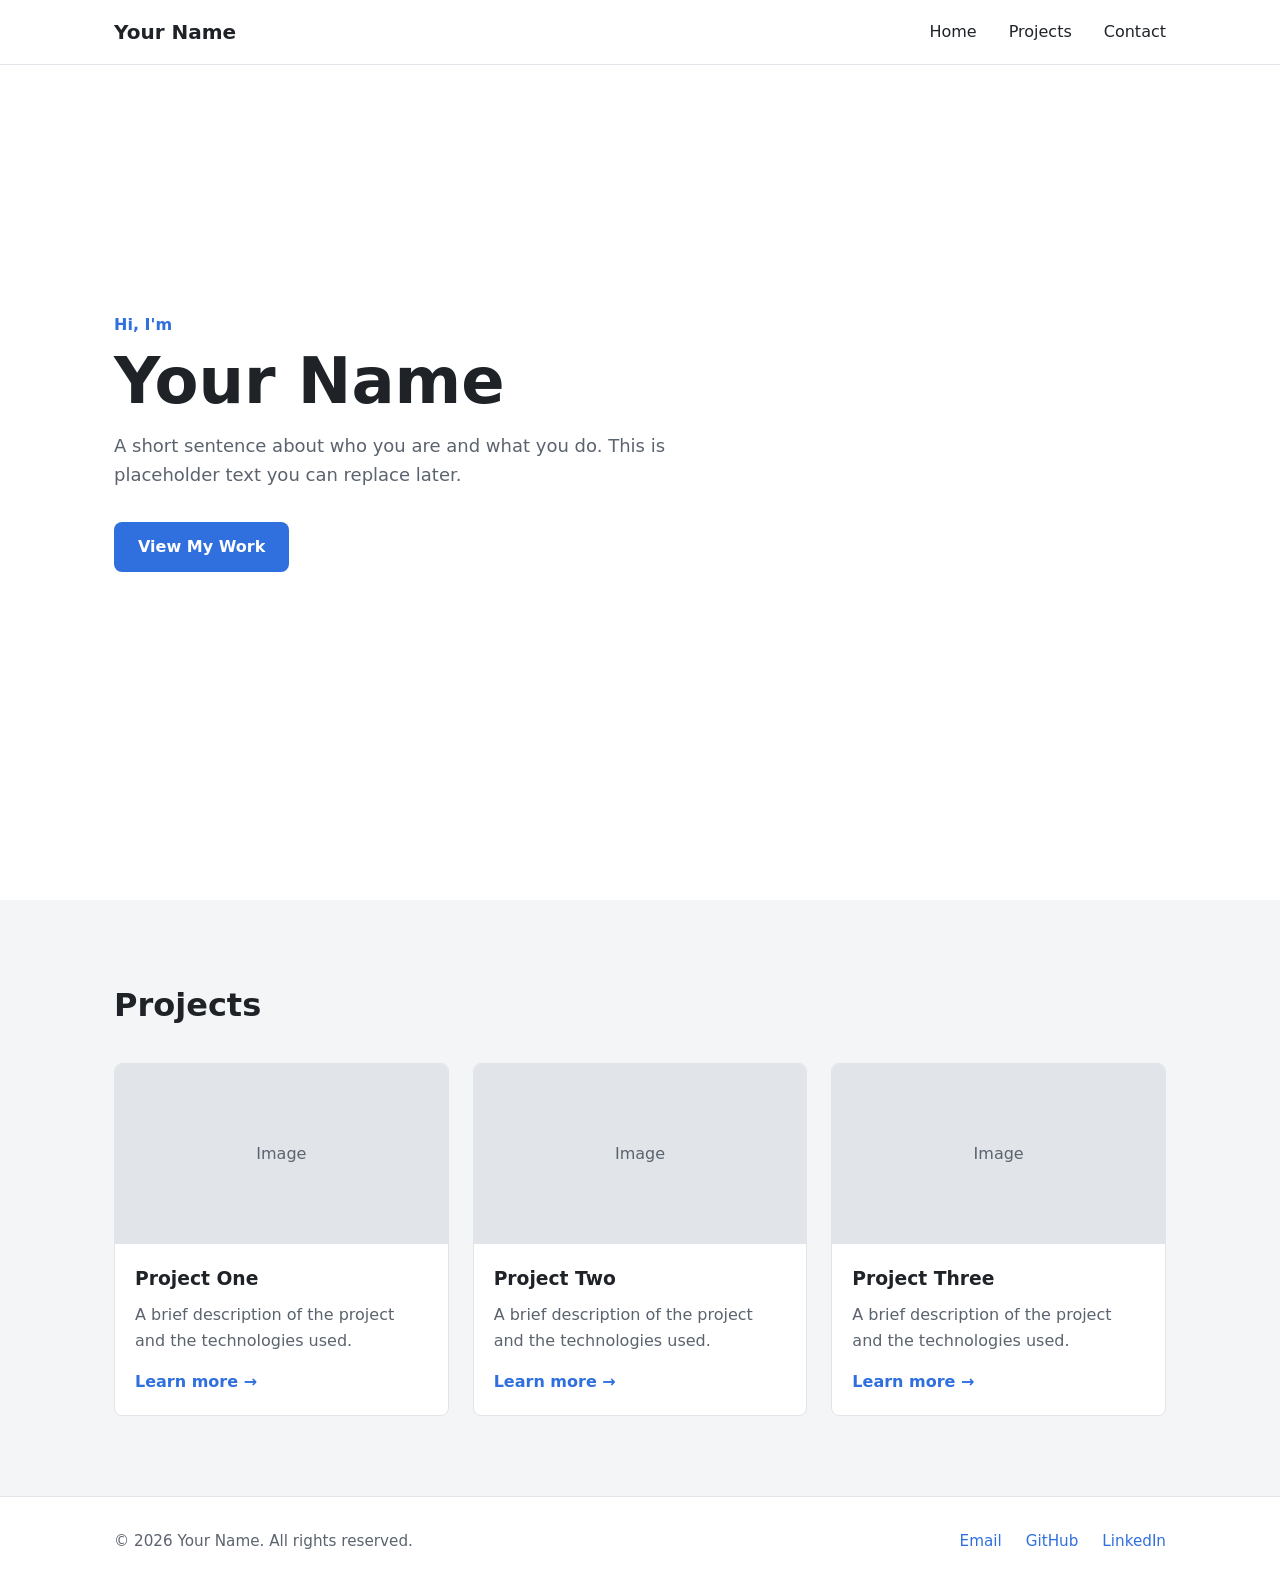
==== index.html @ e77e2d3a "Initial portfolio website" ====
<!DOCTYPE html>
<html lang="en">
<head>
  <meta charset="UTF-8">
  <meta name="viewport" content="width=device-width, initial-scale=1.0">
  <meta name="description" content="Personal portfolio of Your Name.">
  <title>Your Name | Portfolio</title>

  <!-- Styles -->
  <link rel="stylesheet" href="css/style.css">
</head>
<body>

  <!-- ===== Navigation ===== -->
  <header class="site-header">
    <nav class="navbar container">
      <a href="index.html" class="logo">Your Name</a>

      <!-- Hamburger button (visible on small screens only) -->
      <button class="nav-toggle" aria-label="Toggle navigation" aria-expanded="false">
        <span></span>
        <span></span>
        <span></span>
      </button>

      <ul class="nav-links">
        <li><a href="#home">Home</a></li>
        <li><a href="#projects">Projects</a></li>
        <li><a href="#contact">Contact</a></li>
      </ul>
    </nav>
  </header>

  <main>
    <!-- ===== Hero / Introduction ===== -->
    <section id="home" class="hero">
      <div class="container">
        <p class="hero-greeting">Hi, I'm</p>
        <h1 class="hero-title">Your Name</h1>
        <p class="hero-subtitle">
          A short sentence about who you are and what you do. This is placeholder
          text you can replace later.
        </p>
        <a href="#projects" class="btn">View My Work</a>
      </div>
    </section>

    <!-- ===== Projects ===== -->
    <section id="projects" class="projects">
      <div class="container">
        <h2 class="section-title">Projects</h2>

        <div class="project-grid">
          <!-- Copy one <article> block to add another project -->
          <article class="project-card">
            <div class="project-image">Image</div>
            <div class="project-body">
              <h3>Project One</h3>
              <p>A brief description of the project and the technologies used.</p>
              <a href="#" class="project-link">Learn more &rarr;</a>
            </div>
          </article>

          <article class="project-card">
            <div class="project-image">Image</div>
            <div class="project-body">
              <h3>Project Two</h3>
              <p>A brief description of the project and the technologies used.</p>
              <a href="#" class="project-link">Learn more &rarr;</a>
            </div>
          </article>

          <article class="project-card">
            <div class="project-image">Image</div>
            <div class="project-body">
              <h3>Project Three</h3>
              <p>A brief description of the project and the technologies used.</p>
              <a href="#" class="project-link">Learn more &rarr;</a>
            </div>
          </article>
        </div>
      </div>
    </section>
  </main>

  <!-- ===== Footer ===== -->
  <footer id="contact" class="site-footer">
    <div class="container footer-content">
      <p>&copy; <span id="year"></span> Your Name. All rights reserved.</p>
      <ul class="footer-links">
        <li><a href="mailto:you@example.com">Email</a></li>
        <li><a href="https://github.com/" target="_blank" rel="noopener">GitHub</a></li>
        <li><a href="https://www.linkedin.com/" target="_blank" rel="noopener">LinkedIn</a></li>
      </ul>
    </div>
  </footer>

  <!-- Scripts (loaded last so the page content exists first) -->
  <script src="js/script.js"></script>
</body>
</html>
---- css/style.css ----
/* ==========================================================
   style.css — All site styling
   Sections:
   1. Variables (colors, fonts, spacing)
   2. Base / reset
   3. Layout helpers
   4. Navigation
   5. Hero
   6. Projects
   7. Footer
   8. Responsive (mobile)
   ========================================================== */

/* ---------- 1. Variables ---------- */
/* Change these values to restyle the whole site in one place. */
:root {
  --color-bg: #ffffff;
  --color-bg-alt: #f4f5f7;
  --color-text: #1f2328;
  --color-muted: #5b636e;
  --color-accent: #2f6fde;
  --color-border: #e1e4e8;

  --font-body: system-ui, -apple-system, "Segoe UI", Roboto, sans-serif;

  --max-width: 1100px;
  --nav-height: 64px;
  --radius: 8px;
}

/* ---------- 2. Base / reset ---------- */
*,
*::before,
*::after {
  box-sizing: border-box;
  margin: 0;
  padding: 0;
}

html {
  scroll-behavior: smooth;
  /* Keep anchored sections from hiding under the fixed navbar */
  scroll-padding-top: var(--nav-height);
}

body {
  font-family: var(--font-body);
  color: var(--color-text);
  background: var(--color-bg);
  line-height: 1.6;
}

img {
  max-width: 100%;
  display: block;
}

a {
  color: var(--color-accent);
  text-decoration: none;
}

ul {
  list-style: none;
}

/* ---------- 3. Layout helpers ---------- */
.container {
  width: 100%;
  max-width: var(--max-width);
  margin: 0 auto;
  padding: 0 1.5rem;
}

section {
  padding: 5rem 0;
}

.section-title {
  font-size: 2rem;
  margin-bottom: 2rem;
}

.btn {
  display: inline-block;
  padding: 0.75rem 1.5rem;
  background: var(--color-accent);
  color: #fff;
  border-radius: var(--radius);
  font-weight: 600;
  transition: opacity 0.2s;
}

.btn:hover {
  opacity: 0.85;
}

/* ---------- 4. Navigation ---------- */
.site-header {
  position: fixed;
  top: 0;
  left: 0;
  right: 0;
  z-index: 100;
  background: var(--color-bg);
  border-bottom: 1px solid var(--color-border);
}

.navbar {
  height: var(--nav-height);
  display: flex;
  align-items: center;
  justify-content: space-between;
}

.logo {
  font-size: 1.25rem;
  font-weight: 700;
  color: var(--color-text);
}

.nav-links {
  display: flex;
  gap: 2rem;
}

.nav-links a {
  color: var(--color-text);
  font-weight: 500;
}

.nav-links a:hover {
  color: var(--color-accent);
}

/* Hamburger button — hidden on desktop */
.nav-toggle {
  display: none;
  flex-direction: column;
  gap: 5px;
  background: none;
  border: none;
  cursor: pointer;
  padding: 0.5rem;
}

.nav-toggle span {
  width: 24px;
  height: 2px;
  background: var(--color-text);
}

/* ---------- 5. Hero ---------- */
.hero {
  min-height: 100vh;
  display: flex;
  align-items: center;
  padding-top: var(--nav-height);
}

.hero-greeting {
  color: var(--color-accent);
  font-weight: 600;
}

.hero-title {
  font-size: clamp(2.5rem, 6vw, 4rem);
  line-height: 1.1;
  margin: 0.5rem 0 1rem;
}

.hero-subtitle {
  max-width: 600px;
  color: var(--color-muted);
  font-size: 1.125rem;
  margin-bottom: 2rem;
}

/* ---------- 6. Projects ---------- */
.projects {
  background: var(--color-bg-alt);
}

/* Auto-fit grid: as many columns as fit, each at least 280px wide */
.project-grid {
  display: grid;
  grid-template-columns: repeat(auto-fit, minmax(280px, 1fr));
  gap: 1.5rem;
}

.project-card {
  background: var(--color-bg);
  border: 1px solid var(--color-border);
  border-radius: var(--radius);
  overflow: hidden;
}

/* Placeholder box — replace with an <img> later */
.project-image {
  height: 180px;
  background: var(--color-border);
  color: var(--color-muted);
  display: flex;
  align-items: center;
  justify-content: center;
}

.project-body {
  padding: 1.25rem;
}

.project-body h3 {
  margin-bottom: 0.5rem;
}

.project-body p {
  color: var(--color-muted);
  margin-bottom: 1rem;
}

.project-link {
  font-weight: 600;
}

/* ---------- 7. Footer ---------- */
.site-footer {
  padding: 2rem 0;
  border-top: 1px solid var(--color-border);
  color: var(--color-muted);
  font-size: 0.95rem;
}

.footer-content {
  display: flex;
  align-items: center;
  justify-content: space-between;
  flex-wrap: wrap;
  gap: 1rem;
}

.footer-links {
  display: flex;
  gap: 1.5rem;
}

/* ---------- 8. Responsive (mobile) ---------- */
@media (max-width: 768px) {
  .nav-toggle {
    display: flex;
  }

  /* Mobile menu: hidden until .open is added by script.js */
  .nav-links {
    display: none;
    position: absolute;
    top: var(--nav-height);
    left: 0;
    right: 0;
    flex-direction: column;
    gap: 0;
    background: var(--color-bg);
    border-bottom: 1px solid var(--color-border);
  }

  .nav-links.open {
    display: flex;
  }

  .nav-links a {
    display: block;
    padding: 1rem 1.5rem;
  }

  section {
    padding: 3.5rem 0;
  }

  .footer-content {
    flex-direction: column;
    text-align: center;
  }
}
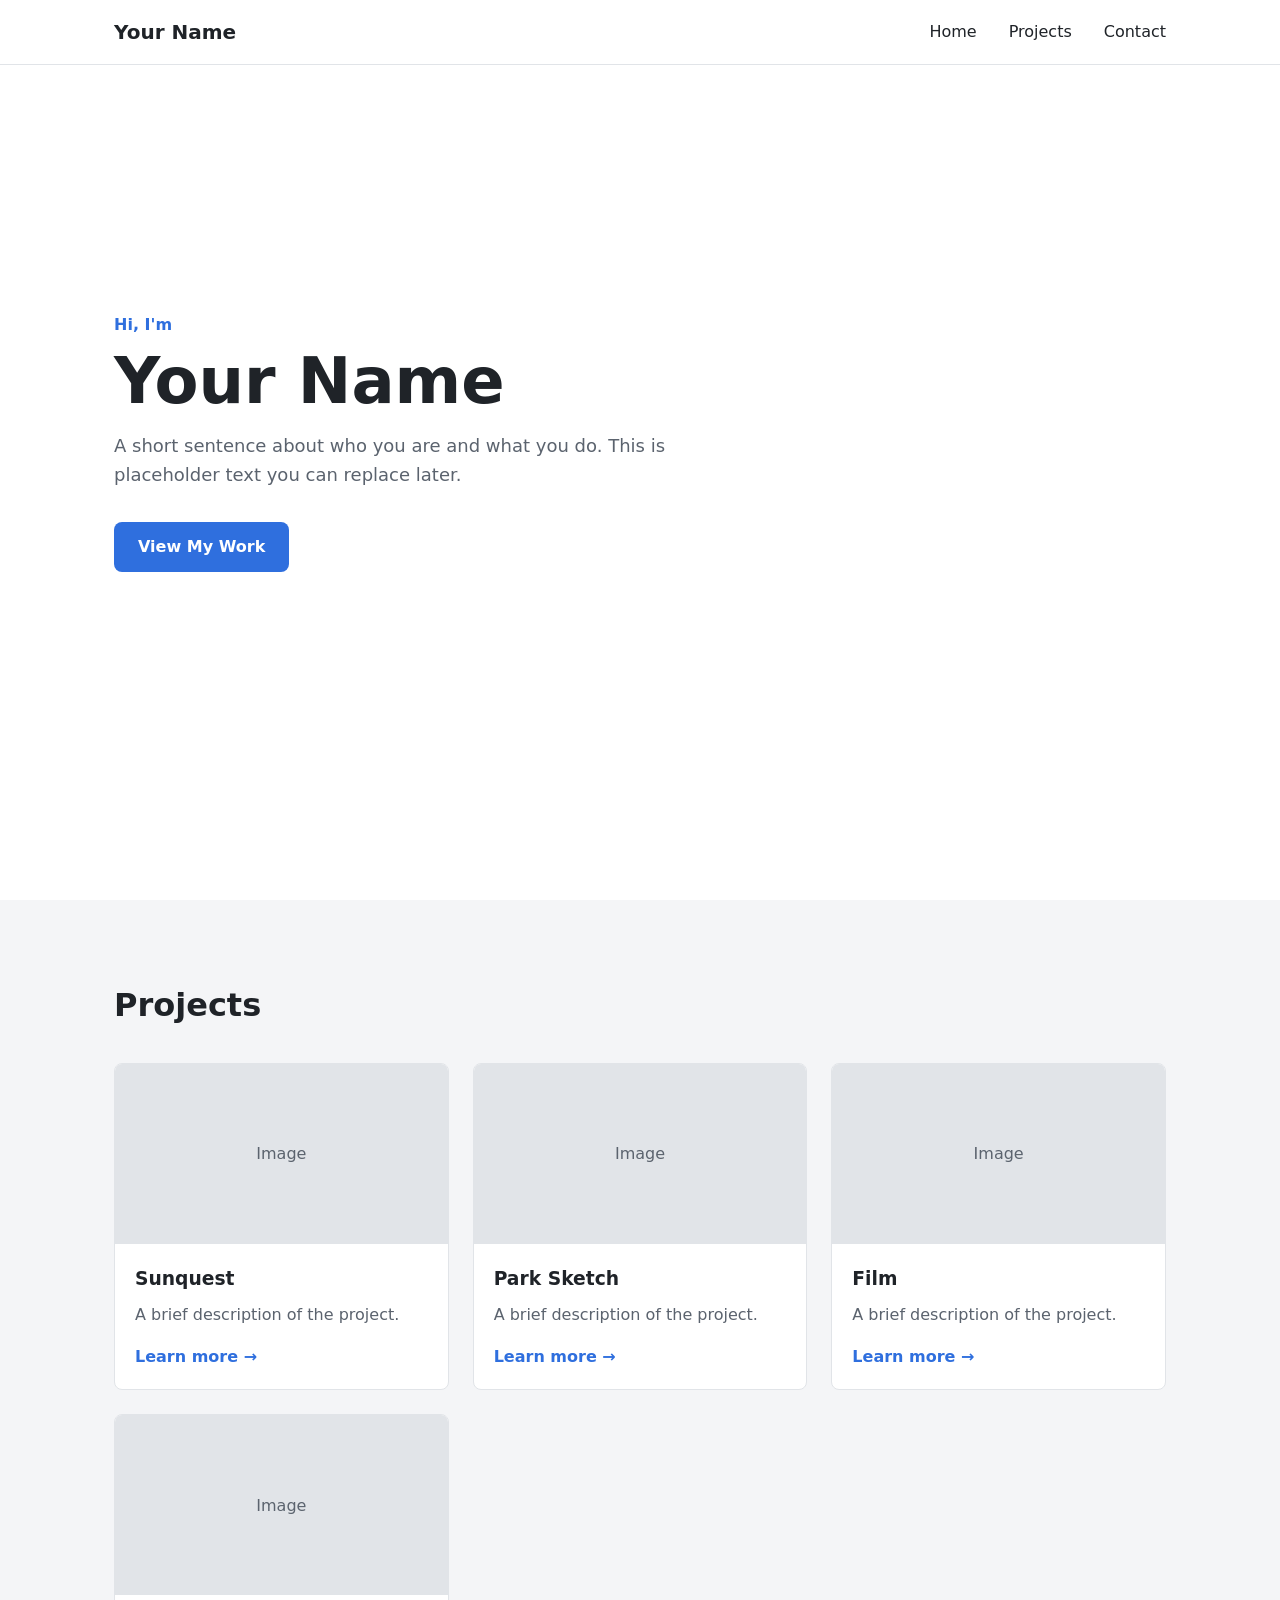
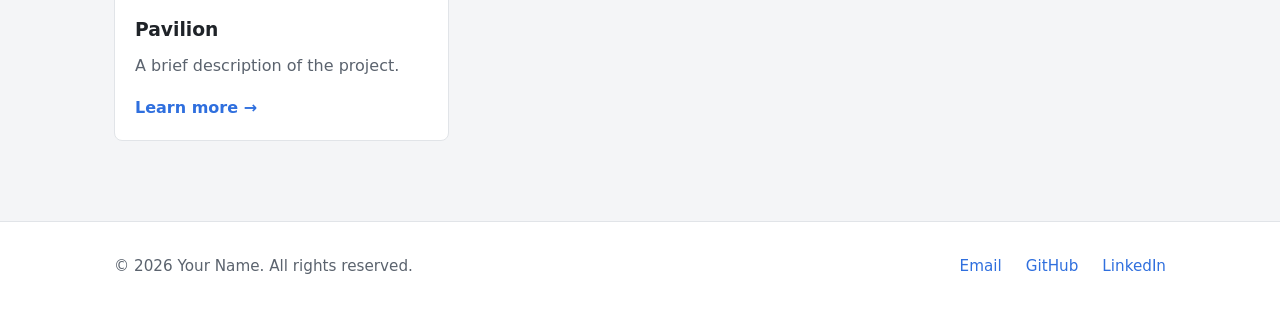
==== commit 359ae409: "update" ====
--- a/index.html
+++ b/index.html
@@ -55,27 +55,36 @@
           <article class="project-card">
             <div class="project-image">Image</div>
             <div class="project-body">
-              <h3>Project One</h3>
-              <p>A brief description of the project and the technologies used.</p>
-              <a href="#" class="project-link">Learn more &rarr;</a>
+              <h3>Sunquest</h3>
+              <p>A brief description of the project.</p>
+              <a href="sunquest.html" class="project-link">Learn more &rarr;</a>
             </div>
           </article>
 
           <article class="project-card">
             <div class="project-image">Image</div>
             <div class="project-body">
-              <h3>Project Two</h3>
-              <p>A brief description of the project and the technologies used.</p>
-              <a href="#" class="project-link">Learn more &rarr;</a>
+              <h3>Park Sketch</h3>
+              <p>A brief description of the project.</p>
+              <a href="parksketch.html" class="project-link">Learn more &rarr;</a>
             </div>
           </article>
 
           <article class="project-card">
             <div class="project-image">Image</div>
             <div class="project-body">
-              <h3>Project Three</h3>
-              <p>A brief description of the project and the technologies used.</p>
-              <a href="#" class="project-link">Learn more &rarr;</a>
+              <h3>Film</h3>
+              <p>A brief description of the project.</p>
+              <a href="film.html" class="project-link">Learn more &rarr;</a>
+            </div>
+          </article>
+
+          <article class="project-card">
+            <div class="project-image">Image</div>
+            <div class="project-body">
+              <h3>Pavilion</h3>
+              <p>A brief description of the project.</p>
+              <a href="pavilion.html" class="project-link">Learn more &rarr;</a>
             </div>
           </article>
         </div>
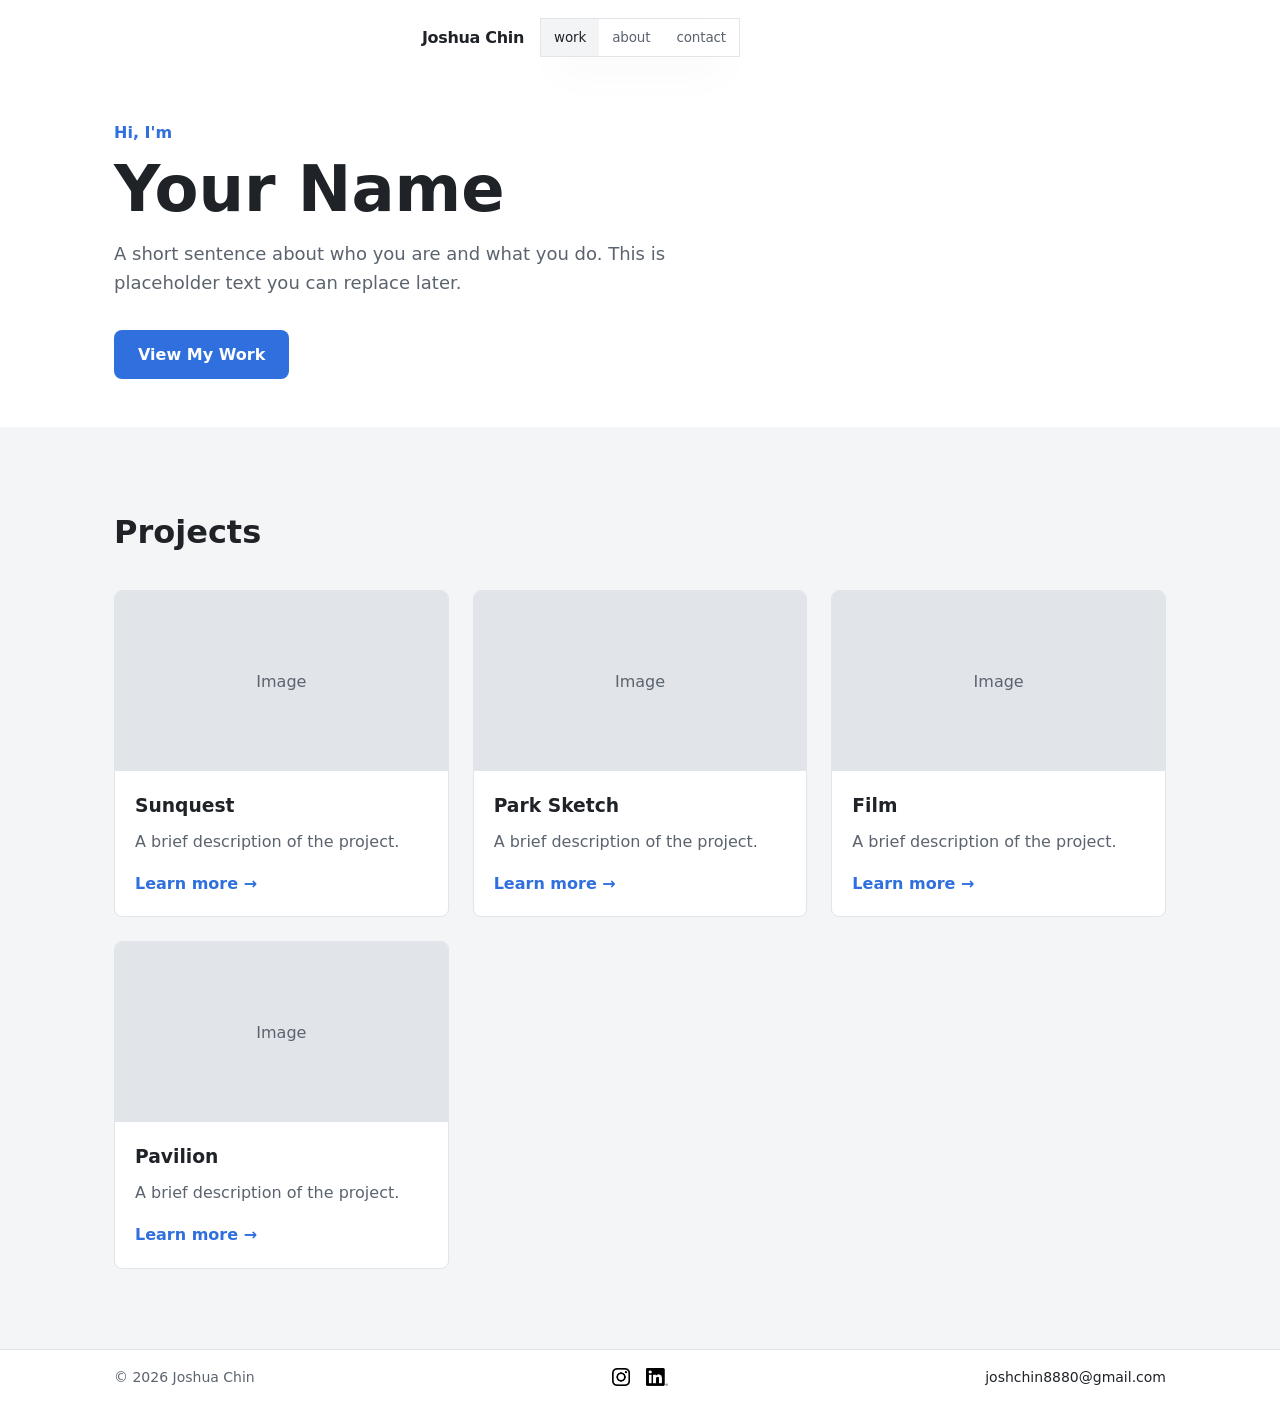
==== commit f1cd7346: "nav and footer" ====
--- a/index.html
+++ b/index.html
@@ -12,22 +12,12 @@
 <body>
 
   <!-- ===== Navigation ===== -->
-  <header class="site-header">
-    <nav class="navbar container">
-      <a href="index.html" class="logo">Your Name</a>
-
-      <!-- Hamburger button (visible on small screens only) -->
-      <button class="nav-toggle" aria-label="Toggle navigation" aria-expanded="false">
-        <span></span>
-        <span></span>
-        <span></span>
-      </button>
-
-      <ul class="nav-links">
-        <li><a href="#home">Home</a></li>
-        <li><a href="#projects">Projects</a></li>
-        <li><a href="#contact">Contact</a></li>
-      </ul>
+  <header class="site-nav">
+    <a href="index.html" class="site-nav-name">Joshua Chin</a>
+    <nav class="nav-links" aria-label="Primary">
+      <a href="#home" class="nav-link is-active" aria-current="page">Work</a>
+      <a href="about.html" class="nav-link">About</a>
+      <a href="#contact" class="nav-link">Contact</a>
     </nav>
   </header>
 
@@ -95,12 +85,20 @@
   <!-- ===== Footer ===== -->
   <footer id="contact" class="site-footer">
     <div class="container footer-content">
-      <p>&copy; <span id="year"></span> Your Name. All rights reserved.</p>
-      <ul class="footer-links">
-        <li><a href="mailto:you@example.com">Email</a></li>
-        <li><a href="https://github.com/" target="_blank" rel="noopener">GitHub</a></li>
-        <li><a href="https://www.linkedin.com/" target="_blank" rel="noopener">LinkedIn</a></li>
+      <p>&copy; <span id="year"></span> Joshua Chin</p>
+      <ul class="footer-social">
+        <li>
+          <a href="https://www.instagram.com/jc8880" class="footer-icon" target="_blank" rel="noopener" aria-label="Instagram">
+            <img src="assets/images/icons/Instagram_Glyph_Black.jpg" alt="">
+          </a>
+        </li>
+        <li>
+          <a href="https://www.linkedin.com/in/joshua-chin-850510264" class="footer-icon" target="_blank" rel="noopener" aria-label="LinkedIn">
+            <img src="assets/images/icons/linkedIn-logo-black.png" alt="">
+          </a>
+        </li>
       </ul>
+      <a href="mailto:joshchin8880@gmail.com" class="footer-email">joshchin8880@gmail.com</a>
     </div>
   </footer>
 
--- a/css/style.css
+++ b/css/style.css
@@ -24,7 +24,7 @@
   --font-body: system-ui, -apple-system, "Segoe UI", Roboto, sans-serif;
 
   --max-width: 1100px;
-  --nav-height: 64px;
+  --nav-height: 88px; /* space reserved for the floating nav */
   --radius: 8px;
 }
 
@@ -96,66 +96,86 @@
 }
 
 /* ---------- 4. Navigation ---------- */
-.site-header {
+/* Floating nav: the name on the left, then the centered box of links.
+   Solid backgrounds and square corners throughout. */
+.site-nav {
   position: fixed;
-  top: 0;
-  left: 0;
-  right: 0;
+  top: clamp(12px, 2vh, 22px);
+  left: 50%;
+  transform: translateX(-50%);
+  width: max-content;
   z-index: 100;
-  background: var(--color-bg);
-  border-bottom: 1px solid var(--color-border);
-}
-
-.navbar {
-  height: var(--nav-height);
   display: flex;
   align-items: center;
-  justify-content: space-between;
-}
-
-.logo {
-  font-size: 1.25rem;
-  font-weight: 700;
-  color: var(--color-text);
+  gap: 10px;
 }
 
 .nav-links {
   display: flex;
-  gap: 2rem;
-}
-
-.nav-links a {
+  align-items: center;
+  padding: 0;
+  background: var(--color-bg);
+  border: 1px solid var(--color-border);
+  box-shadow: 0 18px 46px -18px rgba(0, 0, 0, 0.28);
+}
+
+/* Name / home link — plain text, no box.
+   Taken out of the flow and hung off the nav's left edge,
+   so only the link box is centered on the page. */
+.site-nav-name {
+  position: absolute;
+  right: 100%;
+  margin-right: 10px;
+  padding: 0 6px;
+  font-size: 1rem;
+  font-weight: 800;
+  letter-spacing: -0.02em;
   color: var(--color-text);
+  white-space: nowrap;
+}
+
+.site-nav-name:hover {
+  color: var(--color-muted);
+}
+
+/* Links */
+.nav-link {
+  display: inline-flex;
+  align-items: center;
+  min-height: 37px;
+  padding: 0 13px;
+  font-size: 13.5px;
   font-weight: 500;
-}
-
-.nav-links a:hover {
-  color: var(--color-accent);
-}
-
-/* Hamburger button — hidden on desktop */
-.nav-toggle {
-  display: none;
-  flex-direction: column;
-  gap: 5px;
-  background: none;
-  border: none;
-  cursor: pointer;
-  padding: 0.5rem;
-}
-
-.nav-toggle span {
-  width: 24px;
-  height: 2px;
-  background: var(--color-text);
+  line-height: 1;
+  text-transform: lowercase;
+  letter-spacing: -0.01em;
+  color: var(--color-muted);
+  transition: color 0.28s ease, background-color 0.28s ease;
+}
+
+.nav-link:hover,
+.nav-link.is-active {
+  color: var(--color-text);
+}
+
+.nav-link:hover {
+  background: #f9fafb;
+}
+
+.nav-link.is-active {
+  background: #f3f4f6;
+}
+
+.nav-links a:focus-visible {
+  outline: 2px solid var(--color-text);
+  outline-offset: 2px;
 }
 
 /* ---------- 5. Hero ---------- */
 .hero {
-  min-height: 100vh;
-  display: flex;
-  align-items: center;
-  padding-top: var(--nav-height);
+  /* Short intro so the top of the work grid shows on first load */
+  padding-top: calc(var(--nav-height) + 2rem);
+  padding-bottom: 3rem;
 }
 
 .hero-greeting {
@@ -224,51 +244,65 @@
 
 /* ---------- 7. Footer ---------- */
 .site-footer {
-  padding: 2rem 0;
+  padding: 1rem 0;
   border-top: 1px solid var(--color-border);
   color: var(--color-muted);
-  font-size: 0.95rem;
+  font-size: 0.875rem;
 }
 
 .footer-content {
+  /* Three columns: copyright | icons (centered) | email */
+  display: grid;
+  grid-template-columns: 1fr auto 1fr;
+  align-items: center;
+  gap: 0.5rem 1rem;
+}
+
+.footer-social {
   display: flex;
   align-items: center;
-  justify-content: space-between;
-  flex-wrap: wrap;
   gap: 1rem;
 }
 
-.footer-links {
-  display: flex;
-  gap: 1.5rem;
+.footer-email {
+  justify-self: end;
+  color: var(--color-text);
+}
+
+.footer-email:hover {
+  color: var(--color-muted);
+}
+
+/* Social icons */
+.footer-icon {
+  display: block;
+  transition: opacity 0.2s;
+}
+
+.footer-icon img {
+  height: 18px;
+  width: auto;
+}
+
+.footer-icon:hover {
+  opacity: 0.6;
 }
 
 /* ---------- 8. Responsive (mobile) ---------- */
 @media (max-width: 768px) {
-  .nav-toggle {
-    display: flex;
-  }
-
-  /* Mobile menu: hidden until .open is added by script.js */
-  .nav-links {
-    display: none;
-    position: absolute;
-    top: var(--nav-height);
-    left: 0;
-    right: 0;
-    flex-direction: column;
-    gap: 0;
-    background: var(--color-bg);
-    border-bottom: 1px solid var(--color-border);
-  }
-
-  .nav-links.open {
-    display: flex;
-  }
-
-  .nav-links a {
-    display: block;
-    padding: 1rem 1.5rem;
+  /* Nav moves to the bottom of the screen on small devices */
+  .site-nav {
+    top: auto;
+    bottom: max(14px, env(safe-area-inset-bottom));
+  }
+
+  html {
+    scroll-padding-top: 0;
+  }
+
+  /* Leave room so the nav doesn't cover the footer */
+  body {
+    padding-bottom: 80px;
   }
 
   section {
@@ -276,7 +310,12 @@
   }
 
   .footer-content {
-    flex-direction: column;
+    grid-template-columns: 1fr;
+    justify-items: center;
     text-align: center;
   }
-}
+
+  .footer-email {
+    justify-self: center;
+  }
+}
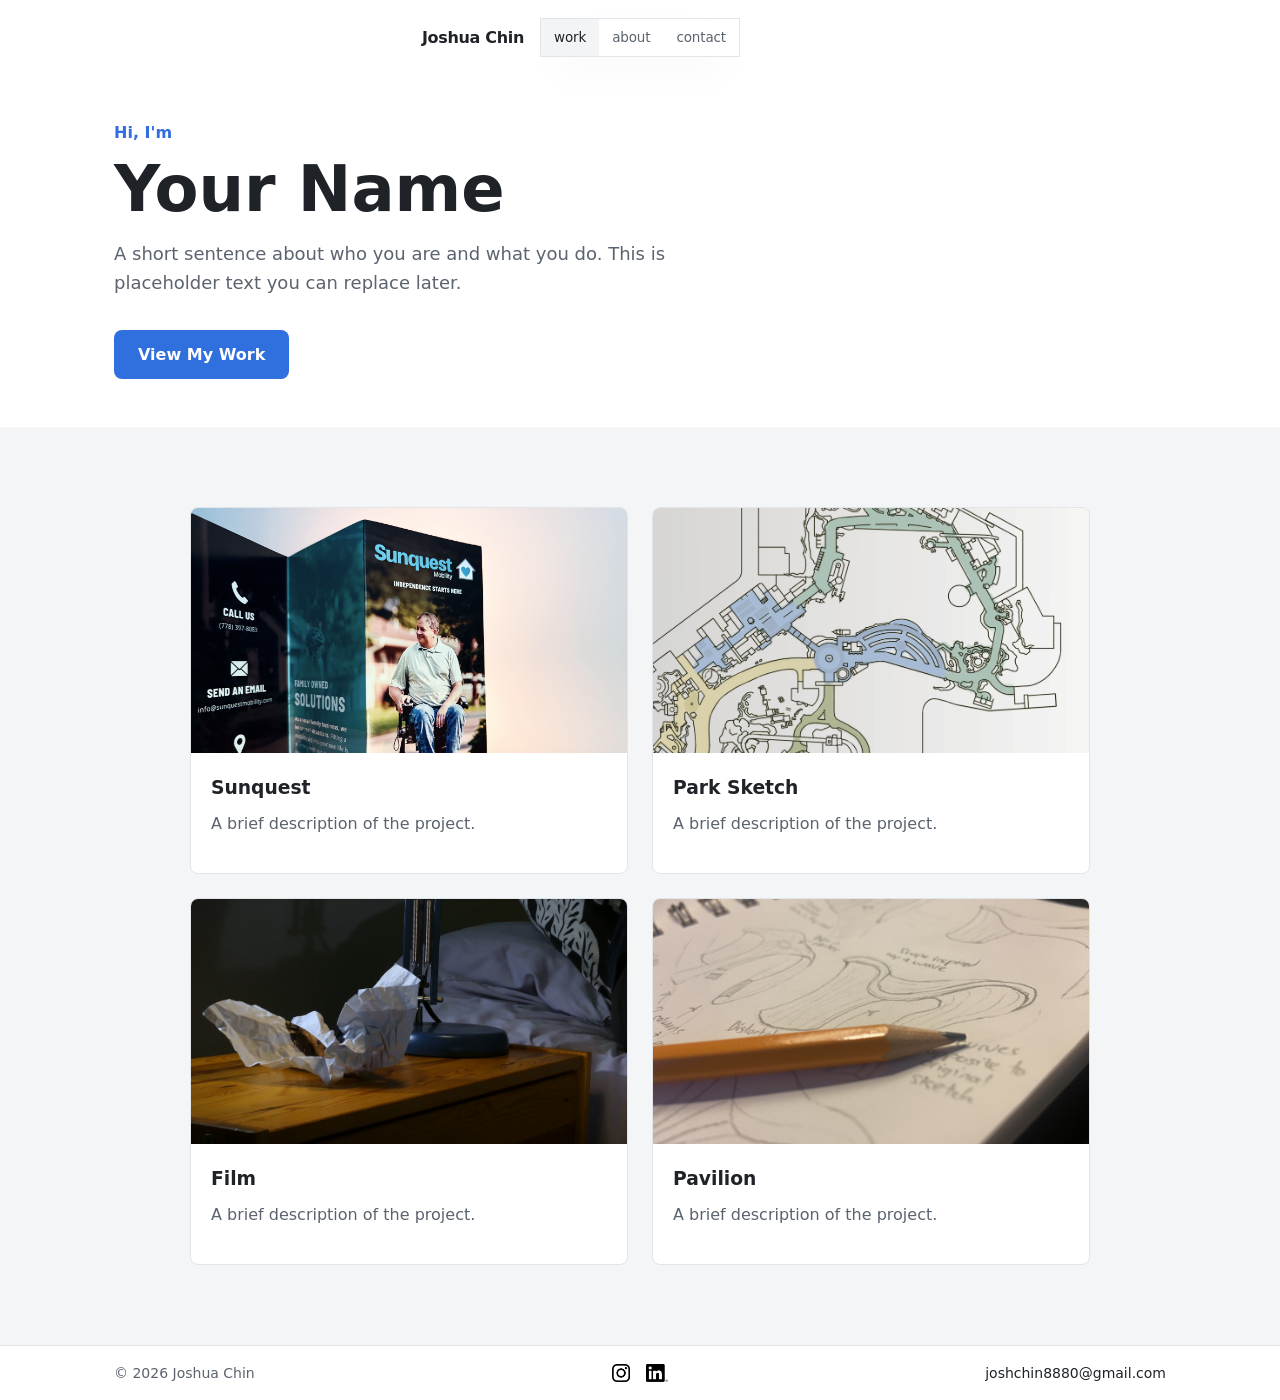
==== commit 79c953ef: "update nav and projects on work page" ====
--- a/index.html
+++ b/index.html
@@ -1,108 +1,120 @@
-<!DOCTYPE html>
+<!doctype html>
 <html lang="en">
-<head>
-  <meta charset="UTF-8">
-  <meta name="viewport" content="width=device-width, initial-scale=1.0">
-  <meta name="description" content="Personal portfolio of Your Name.">
-  <title>Your Name | Portfolio</title>
+  <head>
+    <meta charset="UTF-8" />
+    <meta name="viewport" content="width=device-width, initial-scale=1.0" />
+    <meta name="description" content="Personal portfolio of Your Name." />
+    <title>Your Name | Portfolio</title>
 
-  <!-- Styles -->
-  <link rel="stylesheet" href="css/style.css">
-</head>
-<body>
+    <!-- Styles -->
+    <link rel="stylesheet" href="css/style.css" />
+  </head>
+  <body>
+    <!-- ===== Navigation ===== -->
+    <header class="site-nav">
+      <a href="index.html" class="site-nav-name">Joshua Chin</a>
+      <button class="nav-toggle" type="button" aria-label="Open menu" aria-expanded="false" aria-controls="primary-nav">
+        <span></span>
+        <span></span>
+        <span></span>
+      </button>
+      <nav class="nav-links" id="primary-nav" aria-label="Primary">
+        <a href="#home" class="nav-link is-active" aria-current="page">Work</a>
+        <a href="about.html" class="nav-link">About</a>
+        <a href="#contact" class="nav-link">Contact</a>
+      </nav>
+    </header>
 
-  <!-- ===== Navigation ===== -->
-  <header class="site-nav">
-    <a href="index.html" class="site-nav-name">Joshua Chin</a>
-    <nav class="nav-links" aria-label="Primary">
-      <a href="#home" class="nav-link is-active" aria-current="page">Work</a>
-      <a href="about.html" class="nav-link">About</a>
-      <a href="#contact" class="nav-link">Contact</a>
-    </nav>
-  </header>
+    <main>
+      <!-- ===== Hero / Introduction ===== -->
+      <section id="home" class="hero">
+        <div class="container">
+          <p class="hero-greeting">Hi, I'm</p>
+          <h1 class="hero-title">Your Name</h1>
+          <p class="hero-subtitle">
+            A short sentence about who you are and what you do. This is
+            placeholder text you can replace later.
+          </p>
+          <a href="#projects" class="btn">View My Work</a>
+        </div>
+      </section>
 
-  <main>
-    <!-- ===== Hero / Introduction ===== -->
-    <section id="home" class="hero">
-      <div class="container">
-        <p class="hero-greeting">Hi, I'm</p>
-        <h1 class="hero-title">Your Name</h1>
-        <p class="hero-subtitle">
-          A short sentence about who you are and what you do. This is placeholder
-          text you can replace later.
-        </p>
-        <a href="#projects" class="btn">View My Work</a>
+      <!-- ===== Projects ===== -->
+      <section id="projects" class="projects">
+        <div class="container">
+          <div class="project-grid">
+            <!-- Copy one project-card <a> block to add another project -->
+            <a href="sunquest.html" class="project-card">
+              <img class="project-image" src="assets/images/sunquest/sunquestBrochure.png" alt="Sunquest brochure" loading="lazy">
+              <div class="project-body">
+                <h3>Sunquest</h3>
+                <p>A brief description of the project.</p>
+              </div>
+            </a>
+
+            <a href="parksketch.html" class="project-card">
+              <img class="project-image" src="assets/images/parksketch/parkSketchCrop.png" alt="Park sketch detail" loading="lazy">
+              <div class="project-body">
+                <h3>Park Sketch</h3>
+                <p>A brief description of the project.</p>
+              </div>
+            </a>
+
+            <a href="film.html" class="project-card">
+              <img class="project-image" src="assets/images/film/filmEndA.jpg" alt="Film still" loading="lazy">
+              <div class="project-body">
+                <h3>Film</h3>
+                <p>A brief description of the project.</p>
+              </div>
+            </a>
+
+            <a href="pavilion.html" class="project-card">
+              <img class="project-image" src="assets/images/pavilion/pavilionSketches.jpg" alt="Pavilion sketches" loading="lazy">
+              <div class="project-body">
+                <h3>Pavilion</h3>
+                <p>A brief description of the project.</p>
+              </div>
+            </a>
+          </div>
+        </div>
+      </section>
+    </main>
+
+    <!-- ===== Footer ===== -->
+    <footer id="contact" class="site-footer">
+      <div class="container footer-content">
+        <p>&copy; <span id="year"></span> Joshua Chin</p>
+        <ul class="footer-social">
+          <li>
+            <a
+              href="https://www.instagram.com/jc8880"
+              class="footer-icon"
+              target="_blank"
+              rel="noopener"
+              aria-label="Instagram"
+            >
+              <img src="assets/images/icons/Instagram_Glyph_Black.jpg" alt="" />
+            </a>
+          </li>
+          <li>
+            <a
+              href="https://www.linkedin.com/in/joshua-chin-850510264"
+              class="footer-icon"
+              target="_blank"
+              rel="noopener"
+              aria-label="LinkedIn"
+            >
+              <img src="assets/images/icons/linkedIn-logo-black.png" alt="" />
+            </a>
+          </li>
+        </ul>
+        <a href="mailto:joshchin8880@gmail.com" class="footer-email"
+          >joshchin8880@gmail.com</a
+        >
       </div>
-    </section>
+    </footer>
 
-    <!-- ===== Projects ===== -->
-    <section id="projects" class="projects">
-      <div class="container">
-        <h2 class="section-title">Projects</h2>
-
-        <div class="project-grid">
-          <!-- Copy one <article> block to add another project -->
-          <article class="project-card">
-            <div class="project-image">Image</div>
-            <div class="project-body">
-              <h3>Sunquest</h3>
-              <p>A brief description of the project.</p>
-              <a href="sunquest.html" class="project-link">Learn more &rarr;</a>
-            </div>
-          </article>
-
-          <article class="project-card">
-            <div class="project-image">Image</div>
-            <div class="project-body">
-              <h3>Park Sketch</h3>
-              <p>A brief description of the project.</p>
-              <a href="parksketch.html" class="project-link">Learn more &rarr;</a>
-            </div>
-          </article>
-
-          <article class="project-card">
-            <div class="project-image">Image</div>
-            <div class="project-body">
-              <h3>Film</h3>
-              <p>A brief description of the project.</p>
-              <a href="film.html" class="project-link">Learn more &rarr;</a>
-            </div>
-          </article>
-
-          <article class="project-card">
-            <div class="project-image">Image</div>
-            <div class="project-body">
-              <h3>Pavilion</h3>
-              <p>A brief description of the project.</p>
-              <a href="pavilion.html" class="project-link">Learn more &rarr;</a>
-            </div>
-          </article>
-        </div>
-      </div>
-    </section>
-  </main>
-
-  <!-- ===== Footer ===== -->
-  <footer id="contact" class="site-footer">
-    <div class="container footer-content">
-      <p>&copy; <span id="year"></span> Joshua Chin</p>
-      <ul class="footer-social">
-        <li>
-          <a href="https://www.instagram.com/jc8880" class="footer-icon" target="_blank" rel="noopener" aria-label="Instagram">
-            <img src="assets/images/icons/Instagram_Glyph_Black.jpg" alt="">
-          </a>
-        </li>
-        <li>
-          <a href="https://www.linkedin.com/in/joshua-chin-850510264" class="footer-icon" target="_blank" rel="noopener" aria-label="LinkedIn">
-            <img src="assets/images/icons/linkedIn-logo-black.png" alt="">
-          </a>
-        </li>
-      </ul>
-      <a href="mailto:joshchin8880@gmail.com" class="footer-email">joshchin8880@gmail.com</a>
-    </div>
-  </footer>
-
-  <!-- Scripts (loaded last so the page content exists first) -->
-  <script src="js/script.js"></script>
-</body>
+    <!-- Scripts (loaded last so the page content exists first) -->
+    <script src="js/script.js"></script>
+  </body>
 </html>
--- a/css/style.css
+++ b/css/style.css
@@ -134,10 +134,6 @@
   white-space: nowrap;
 }
 
-.site-nav-name:hover {
-  color: var(--color-muted);
-}
-
 /* Links */
 .nav-link {
   display: inline-flex;
@@ -171,6 +167,46 @@
   outline-offset: 2px;
 }
 
+/* Menu (hamburger) button — hidden until the nav no longer fits */
+.nav-toggle {
+  display: none;
+  flex-direction: column;
+  justify-content: center;
+  gap: 4px;
+  width: 39px;
+  height: 39px;
+  padding: 0 11px;
+  background: var(--color-bg);
+  border: 1px solid var(--color-border);
+  box-shadow: 0 18px 46px -18px rgba(0, 0, 0, 0.28);
+  cursor: pointer;
+}
+
+.nav-toggle span {
+  display: block;
+  height: 2px;
+  background: var(--color-text);
+  transition: transform 0.25s ease, opacity 0.25s ease;
+}
+
+/* Lines turn into an X while the menu is open */
+.nav-toggle[aria-expanded="true"] span:nth-child(1) {
+  transform: translateY(6px) rotate(45deg);
+}
+
+.nav-toggle[aria-expanded="true"] span:nth-child(2) {
+  opacity: 0;
+}
+
+.nav-toggle[aria-expanded="true"] span:nth-child(3) {
+  transform: translateY(-6px) rotate(-45deg);
+}
+
+.nav-toggle:focus-visible {
+  outline: 2px solid var(--color-text);
+  outline-offset: 2px;
+}
+
 /* ---------- 5. Hero ---------- */
 .hero {
   /* Short intro so the top of the work grid shows on first load */
@@ -201,28 +237,55 @@
   background: var(--color-bg-alt);
 }
 
-/* Auto-fit grid: as many columns as fit, each at least 280px wide */
+/* Two columns; extra projects just add new rows.
+   Drops to one column on small screens (see section 8). */
 .project-grid {
   display: grid;
-  grid-template-columns: repeat(auto-fit, minmax(280px, 1fr));
+  grid-template-columns: repeat(2, 1fr);
   gap: 1.5rem;
-}
-
+  /* Caps how wide the cards can get; lower this to shrink them */
+  max-width: 900px;
+  margin: 0 auto;
+}
+
+/* The whole card is a link */
 .project-card {
+  display: block;
+  color: inherit;
   background: var(--color-bg);
   border: 1px solid var(--color-border);
   border-radius: var(--radius);
   overflow: hidden;
-}
-
-/* Placeholder box — replace with an <img> later */
+  transition: transform 0.25s ease, border-color 0.25s, box-shadow 0.25s;
+}
+
+/* Hover: card lifts, shadow deepens, image zooms slightly */
+.project-card:hover {
+  transform: translateY(-4px);
+  border-color: #c3c9d2;
+  box-shadow: 0 16px 32px -14px rgba(0, 0, 0, 0.28);
+}
+
+.project-card .project-image {
+  transition: transform 0.4s ease;
+}
+
+.project-card:hover .project-image {
+  transform: scale(1.04);
+}
+
+.project-card:focus-visible {
+  outline: 2px solid var(--color-text);
+  outline-offset: 2px;
+}
+
+/* Card thumbnail — cropped to fill a fixed-height box */
 .project-image {
-  height: 180px;
+  display: block;
+  width: 100%;
+  aspect-ratio: 16 / 9;
+  object-fit: cover;
   background: var(--color-border);
-  color: var(--color-muted);
-  display: flex;
-  align-items: center;
-  justify-content: center;
 }
 
 .project-body {
@@ -289,24 +352,75 @@
 }
 
 /* ---------- 8. Responsive (mobile) ---------- */
+/* Medium screens: the link box stays centered, and the name
+   moves to the far left edge of the page */
 @media (max-width: 768px) {
-  /* Nav moves to the bottom of the screen on small devices */
   .site-nav {
-    top: auto;
-    bottom: max(14px, env(safe-area-inset-bottom));
-  }
-
-  html {
-    scroll-padding-top: 0;
-  }
-
-  /* Leave room so the nav doesn't cover the footer */
-  body {
-    padding-bottom: 80px;
-  }
-
+    left: 0;
+    right: 0;
+    transform: none;
+    width: auto;
+    justify-content: center;
+  }
+
+  .site-nav-name {
+    left: 1.5rem;
+    right: auto;
+    margin: 0;
+    padding: 0;
+  }
+}
+
+/* Narrow screens: the name + link box no longer fit side by side,
+   so the name moves to the left edge and the links go into a menu */
+@media (max-width: 480px) {
+  .site-nav {
+    left: 1.5rem;
+    right: 1.5rem;
+    transform: none;
+    width: auto;
+    justify-content: space-between;
+  }
+
+  .site-nav-name {
+    position: static;
+    margin: 0;
+    padding: 0;
+  }
+
+  .nav-toggle {
+    display: flex;
+  }
+
+  /* Dropdown: hidden until the button adds .open */
+  .nav-links {
+    display: none;
+    position: absolute;
+    top: calc(100% + 8px);
+    right: 0;
+    min-width: 180px;
+    flex-direction: column;
+    align-items: stretch;
+  }
+
+  .nav-links.open {
+    display: flex;
+  }
+
+  .nav-link {
+    min-height: 44px;
+    padding: 0 16px;
+    font-size: 15px;
+  }
+}
+
+@media (max-width: 768px) {
   section {
     padding: 3.5rem 0;
+  }
+
+  .project-grid {
+    grid-template-columns: 1fr;
   }
 
   .footer-content {
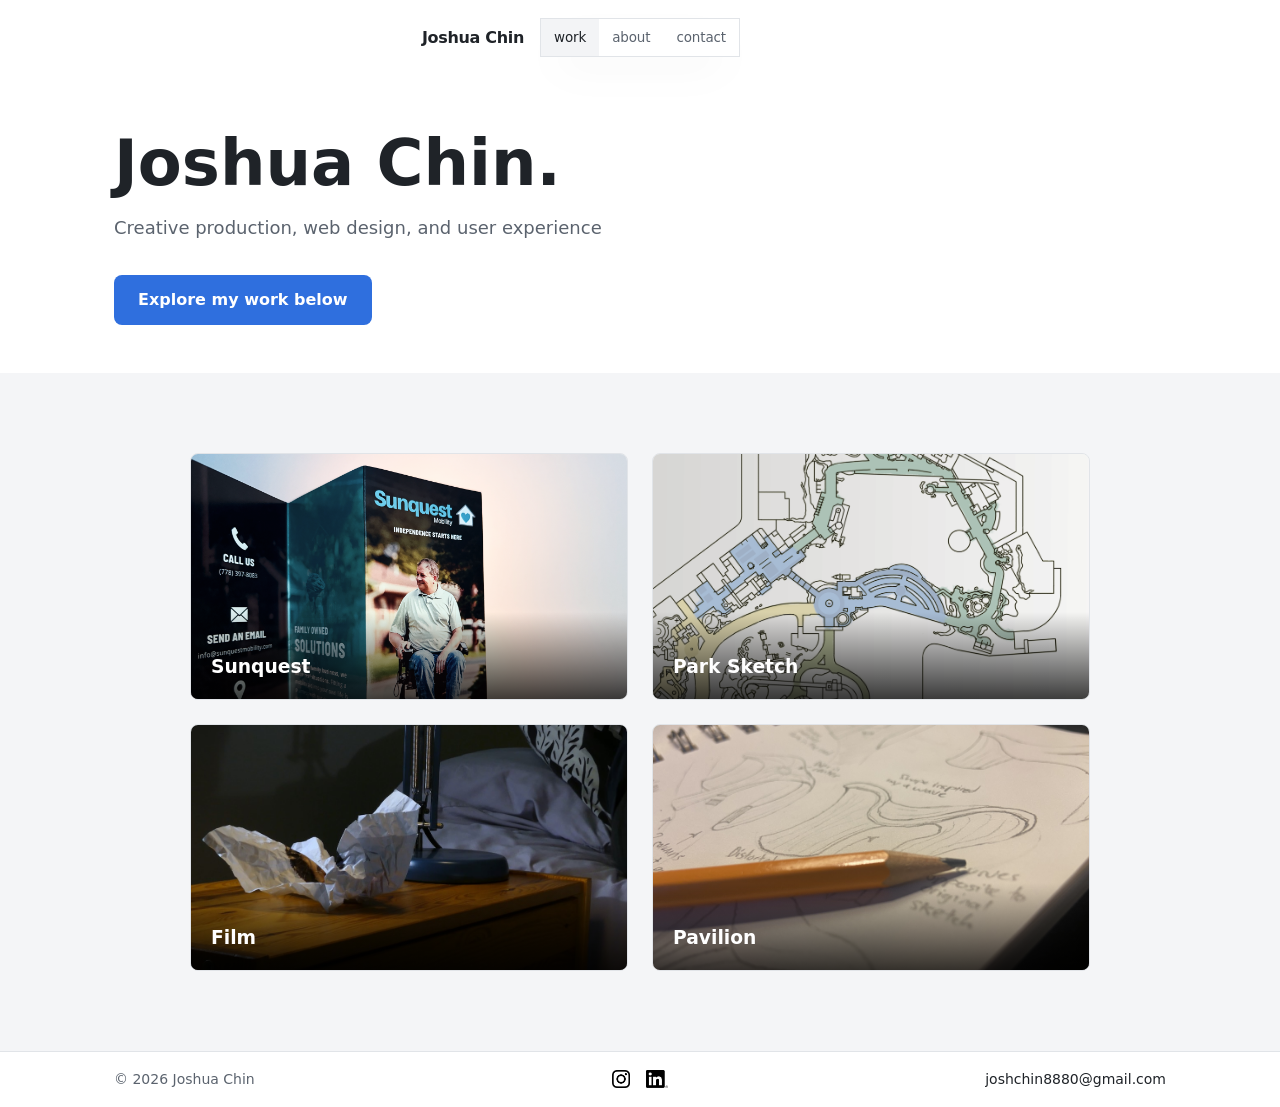
==== commit 5d9eeb13: "update project cards" ====
--- a/index.html
+++ b/index.html
@@ -13,7 +13,13 @@
     <!-- ===== Navigation ===== -->
     <header class="site-nav">
       <a href="index.html" class="site-nav-name">Joshua Chin</a>
-      <button class="nav-toggle" type="button" aria-label="Open menu" aria-expanded="false" aria-controls="primary-nav">
+      <button
+        class="nav-toggle"
+        type="button"
+        aria-label="Open menu"
+        aria-expanded="false"
+        aria-controls="primary-nav"
+      >
         <span></span>
         <span></span>
         <span></span>
@@ -29,13 +35,11 @@
       <!-- ===== Hero / Introduction ===== -->
       <section id="home" class="hero">
         <div class="container">
-          <p class="hero-greeting">Hi, I'm</p>
-          <h1 class="hero-title">Your Name</h1>
+          <h1 class="hero-title">Joshua Chin.</h1>
           <p class="hero-subtitle">
-            A short sentence about who you are and what you do. This is
-            placeholder text you can replace later.
+            Creative production, web design, and user experience
           </p>
-          <a href="#projects" class="btn">View My Work</a>
+          <a href="#projects" class="btn">Explore my work below</a>
         </div>
       </section>
 
@@ -45,35 +49,47 @@
           <div class="project-grid">
             <!-- Copy one project-card <a> block to add another project -->
             <a href="sunquest.html" class="project-card">
-              <img class="project-image" src="assets/images/sunquest/sunquestBrochure.png" alt="Sunquest brochure" loading="lazy">
+              <img
+                class="project-image"
+                src="assets/images/sunquest/sunquestBrochure.png"
+                alt="Sunquest brochure"
+                loading="lazy"
+              />
               <div class="project-body">
-                <h3>Sunquest</h3>
-                <p>A brief description of the project.</p>
-              </div>
+                <h3>Sunquest</h3>              </div>
             </a>
 
             <a href="parksketch.html" class="project-card">
-              <img class="project-image" src="assets/images/parksketch/parkSketchCrop.png" alt="Park sketch detail" loading="lazy">
+              <img
+                class="project-image"
+                src="assets/images/parksketch/parkSketchCrop.png"
+                alt="Park sketch detail"
+                loading="lazy"
+              />
               <div class="project-body">
-                <h3>Park Sketch</h3>
-                <p>A brief description of the project.</p>
-              </div>
+                <h3>Park Sketch</h3>              </div>
             </a>
 
             <a href="film.html" class="project-card">
-              <img class="project-image" src="assets/images/film/filmEndA.jpg" alt="Film still" loading="lazy">
+              <img
+                class="project-image"
+                src="assets/images/film/filmEndA.jpg"
+                alt="Film still"
+                loading="lazy"
+              />
               <div class="project-body">
-                <h3>Film</h3>
-                <p>A brief description of the project.</p>
-              </div>
+                <h3>Film</h3>              </div>
             </a>
 
             <a href="pavilion.html" class="project-card">
-              <img class="project-image" src="assets/images/pavilion/pavilionSketches.jpg" alt="Pavilion sketches" loading="lazy">
+              <img
+                class="project-image"
+                src="assets/images/pavilion/pavilionSketches.jpg"
+                alt="Pavilion sketches"
+                loading="lazy"
+              />
               <div class="project-body">
-                <h3>Pavilion</h3>
-                <p>A brief description of the project.</p>
-              </div>
+                <h3>Pavilion</h3>              </div>
             </a>
           </div>
         </div>
--- a/css/style.css
+++ b/css/style.css
@@ -250,9 +250,9 @@
 
 /* The whole card is a link */
 .project-card {
+  position: relative;
   display: block;
   color: inherit;
-  background: var(--color-bg);
   border: 1px solid var(--color-border);
   border-radius: var(--radius);
   overflow: hidden;
@@ -288,17 +288,26 @@
   background: var(--color-border);
 }
 
+/* Title + description sit on top of the image, along the bottom.
+   A dark fade behind the text keeps it readable on light images. */
 .project-body {
-  padding: 1.25rem;
+  position: absolute;
+  left: 0;
+  right: 0;
+  bottom: 0;
+  padding: 2.5rem 1.25rem 1.1rem;
+  color: #fff;
+  background: linear-gradient(to top, rgba(0, 0, 0, 0.75), rgba(0, 0, 0, 0));
 }
 
 .project-body h3 {
-  margin-bottom: 0.5rem;
+  margin-bottom: 0;
+  color: #fff;
 }
 
 .project-body p {
-  color: var(--color-muted);
-  margin-bottom: 1rem;
+  margin: 0;
+  color: rgba(255, 255, 255, 0.85);
 }
 
 .project-link {
@@ -392,25 +401,39 @@
     display: flex;
   }
 
-  /* Dropdown: hidden until the button adds .open */
+  /* Full-screen menu: hidden until the button adds .open.
+     z-index -1 keeps it inside the nav's layer but behind the
+     name and the close button, so both stay visible on top. */
   .nav-links {
     display: none;
-    position: absolute;
-    top: calc(100% + 8px);
-    right: 0;
-    min-width: 180px;
+    position: fixed;
+    inset: 0;
+    z-index: -1;
     flex-direction: column;
+    justify-content: center;
     align-items: stretch;
+    padding: 5rem 0 3rem;
+    border: none;
+    box-shadow: none;
   }
 
   .nav-links.open {
     display: flex;
   }
 
+  /* Each link is a full-width row, tappable edge to edge */
   .nav-link {
-    min-height: 44px;
-    padding: 0 16px;
-    font-size: 15px;
+    display: flex;
+    justify-content: center;
+    width: 100%;
+    min-height: 72px;
+    padding: 0 1.5rem;
+    font-size: 28px;
+  }
+
+  /* Stop the page behind the menu from scrolling */
+  body.menu-open {
+    overflow: hidden;
   }
 }
 
